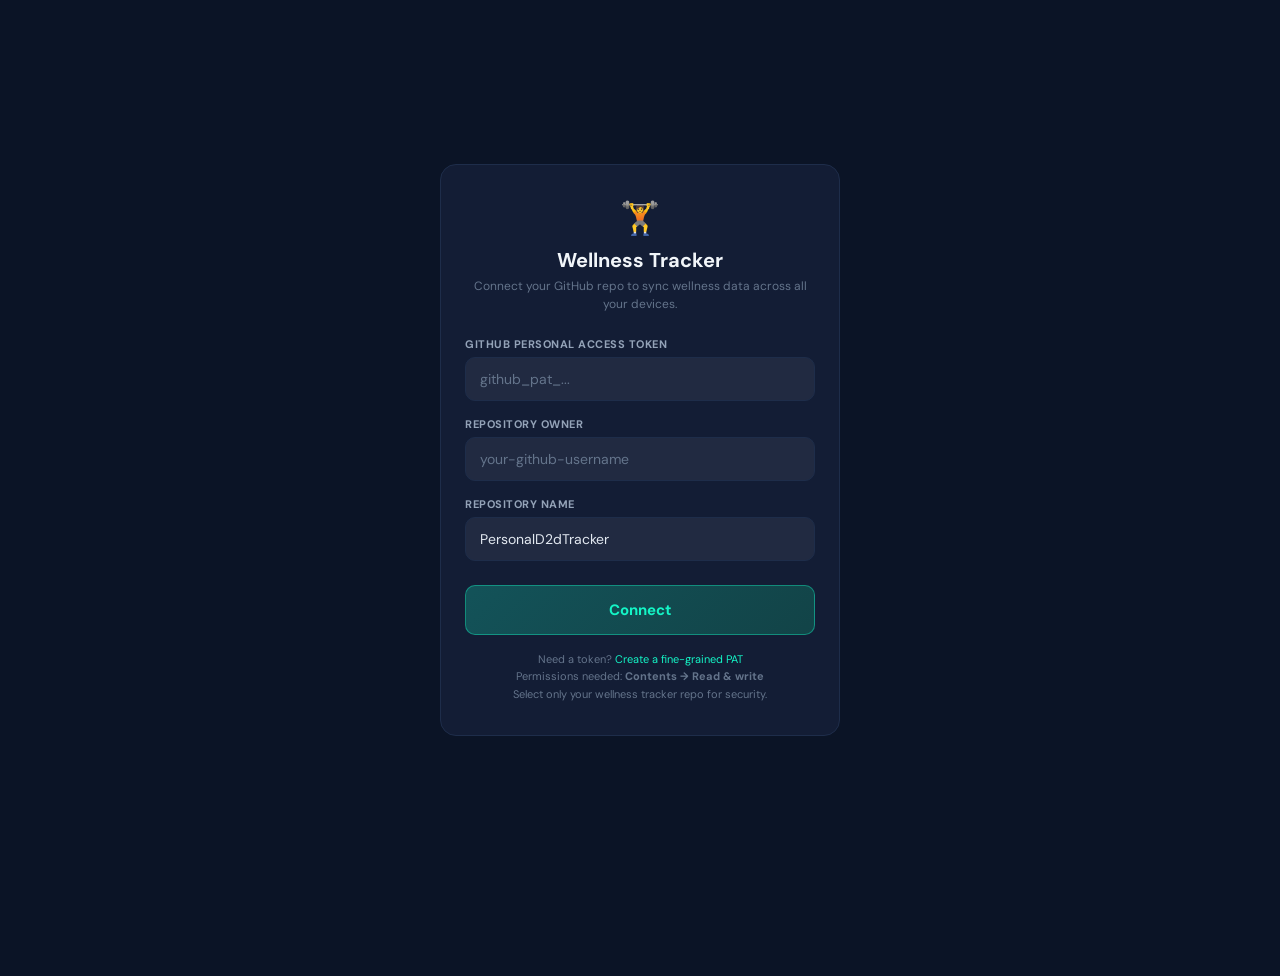
==== login.html @ d7676dce "Initial commit: Wellness Tracker with GitHub-synced data Multi-file app converted from monolithic HT" ====
<!DOCTYPE html>
<html lang="en">
<head>
<meta charset="UTF-8">
<meta name="viewport" content="width=device-width, initial-scale=1.0, user-scalable=no, viewport-fit=cover">
<meta name="theme-color" content="#0B1426">
<title>Wellness Tracker - Login</title>
<link href="https://fonts.googleapis.com/css2?family=DM+Sans:wght@400;500;600;700&family=Space+Mono:wght@400;700&display=swap" rel="stylesheet">
<link rel="stylesheet" href="src/css/styles.css">
</head>
<body>
<div class="login-container">
  <div class="login-card">
    <div class="login-logo">🏋️</div>
    <div class="login-title">Wellness Tracker</div>
    <div class="login-sub">Connect your GitHub repo to sync wellness data across all your devices.</div>

    <div id="login-error" class="login-error"></div>

    <label class="login-label">GitHub Personal Access Token</label>
    <input id="pat-input" class="login-input" type="password" placeholder="github_pat_..." autocomplete="off">

    <label class="login-label">Repository Owner</label>
    <input id="owner-input" class="login-input" type="text" placeholder="your-github-username">

    <label class="login-label">Repository Name</label>
    <input id="repo-input" class="login-input" type="text" placeholder="PersonalD2dTracker" value="PersonalD2dTracker">

    <button id="login-btn" class="login-btn" onclick="doLogin()">Connect</button>

    <div class="login-help">
      Need a token? <a href="https://github.com/settings/personal-access-tokens/new" target="_blank" rel="noopener">Create a fine-grained PAT</a><br>
      Permissions needed: <b>Contents → Read & write</b><br>
      Select only your wellness tracker repo for security.
    </div>
  </div>
</div>

<script src="src/js/storage.js"></script>
<script src="src/js/auth.js"></script>
<script>
// Auto-detect repo from URL if on github.io
(function() {
  if (isLoggedIn()) {
    window.location.href = 'index.html';
    return;
  }
  const detected = detectRepoFromURL();
  if (detected) {
    document.getElementById('owner-input').value = detected.owner;
    if (detected.repo) document.getElementById('repo-input').value = detected.repo;
  }
})();

async function doLogin() {
  const btn = document.getElementById('login-btn');
  const errEl = document.getElementById('login-error');
  const token = document.getElementById('pat-input').value.trim();
  const owner = document.getElementById('owner-input').value.trim();
  const repo = document.getElementById('repo-input').value.trim();

  errEl.style.display = 'none';

  if (!token) { showError('Please enter your GitHub PAT.'); return; }
  if (!owner) { showError('Please enter the repository owner (your GitHub username).'); return; }
  if (!repo) { showError('Please enter the repository name.'); return; }

  btn.disabled = true;
  btn.textContent = 'Connecting...';

  // Validate token
  const user = await validateToken(token);
  if (!user) {
    showError('Invalid token. Please check your PAT and try again.');
    btn.disabled = false;
    btn.textContent = 'Connect';
    return;
  }

  // Validate repo access
  const hasAccess = await validateRepoAccess(token, owner, repo);
  if (!hasAccess) {
    showError('Cannot access ' + owner + '/' + repo + '. Check the repo exists and your PAT has Contents read/write permission.');
    btn.disabled = false;
    btn.textContent = 'Connect';
    return;
  }

  // Store config
  const s = new GitHubStorage();
  s.setConfig(token, owner, repo, {
    login: user.login,
    avatar_url: user.avatar_url,
    name: user.name
  });

  // Create data file if needed
  await s.createFileIfNeeded();

  // Redirect to app
  window.location.href = 'index.html';
}

function showError(msg) {
  const el = document.getElementById('login-error');
  el.textContent = msg;
  el.style.display = 'block';
}
</script>
</body>
</html>
---- src/css/styles.css ----
*{margin:0;padding:0;box-sizing:border-box;-webkit-tap-highlight-color:transparent}
:root{--bg:#0B1426;--card:#131D35;--border:#1E2D4A;--text:#E2E8F0;--muted:#94A3B8;--dim:#64748B;--accent:#14F5C6;--green:#10B981;--red:#EF4444;--orange:#F59E0B;--blue:#3B82F6;--purple:#8B5CF6;--pink:#EC4899;--teal:#14B8A6}
html,body{height:100%;background:var(--bg);color:var(--text);font-family:'DM Sans',sans-serif;overflow-x:hidden}
body{padding-bottom:calc(76px + env(safe-area-inset-bottom,8px))}
@keyframes fadeIn{from{opacity:0;transform:translateY(8px)}to{opacity:1;transform:translateY(0)}}
@keyframes slideUp{from{opacity:0;transform:translateY(16px)}to{opacity:1;transform:translateY(0)}}
@keyframes shimmer{0%{background-position:-200% 0}100%{background-position:200% 0}}
.page{padding:0 16px;animation:fadeIn .25s ease}
.header{padding:20px 18px 10px;background:linear-gradient(180deg,#0F1A30,var(--bg))}
.header-top{display:flex;justify-content:space-between;align-items:flex-start}
.header-tag{font-size:11px;color:var(--accent);font-weight:700;letter-spacing:1.5px;text-transform:uppercase;font-family:'Space Mono',monospace}
.header-title{font-size:22px;font-weight:700;color:#F1F5F9;margin-top:4px}
.header-date{font-size:11px;color:var(--dim);text-align:right}
.header-meds{font-size:11px;font-weight:600;margin-top:2px;text-align:right}
.card{background:var(--card);border:1px solid var(--border);border-radius:14px;padding:16px;margin-bottom:12px}
.stats{display:grid;grid-template-columns:1fr 1fr 1fr;gap:10px;margin:8px 0 14px}
.stat{text-align:center;padding:12px 6px}
.stat-val{font-size:20px;font-weight:700;font-family:'Space Mono',monospace}
.stat-label{font-size:10px;color:var(--dim);margin-top:2px;font-weight:600}
.habit{display:flex;align-items:center;padding:11px 14px;border-radius:10px;margin-bottom:6px;cursor:pointer;transition:all .15s;border:1px solid var(--border);background:rgba(255,255,255,.03)}
.habit:active{transform:scale(.97)}
.habit.checked{background:rgba(16,185,129,.12);border-color:rgba(16,185,129,.3)}
.habit-icon{font-size:18px;margin-right:10px;width:28px;text-align:center}
.habit-info{flex:1}
.habit-label{font-size:13px;font-weight:500;color:var(--muted)}
.habit.checked .habit-label{color:var(--green);text-decoration:line-through}
.habit-critical{font-size:10px;color:var(--red);margin-top:1px}
.cb{width:26px;height:26px;border-radius:7px;border:2px solid #334155;display:flex;align-items:center;justify-content:center;flex-shrink:0;transition:all .15s}
.habit.checked .cb{border-color:var(--green);background:rgba(16,185,129,.2)}
.cm{color:var(--green);font-size:14px;font-weight:700;display:none}
.habit.checked .cm{display:block}
.days{display:flex;gap:6px;margin-bottom:14px;justify-content:space-between}
.dp{padding:6px 0;width:40px;text-align:center;border-radius:20px;font-size:12px;font-weight:600;cursor:pointer;border:none;font-family:'DM Sans',sans-serif;background:rgba(255,255,255,.05);color:var(--dim);transition:all .15s}
.dp:active{transform:scale(.92)}
.dp.active{background:var(--accent);color:var(--bg)}
.dp.today:not(.active){background:rgba(20,245,198,.15);color:var(--accent)}
.dp-count{font-size:9px;margin-top:2px;opacity:.7}
.prog-bar{height:8px;background:var(--border);border-radius:4px;overflow:hidden;margin:8px 0}
.prog-fill{height:100%;border-radius:4px;transition:width .5s ease}
.si{display:flex;gap:12px;padding:10px 0;border-bottom:1px solid rgba(255,255,255,.04);cursor:pointer}
.si:last-child{border-bottom:none}
.si-time{min-width:62px;font-size:11px;font-weight:700;color:var(--accent);font-family:'Space Mono',monospace}
.si-main{flex:1}
.si-head{display:flex;align-items:center;gap:6px}
.si-head span:first-child{font-size:16px}
.si-head span:last-child{font-size:13px;font-weight:600}
.si-detail{font-size:12px;color:var(--muted);margin-top:6px;line-height:1.5;padding-left:22px;display:none}
.si.open .si-detail{display:block;animation:fadeIn .2s}
.si-dot{width:6px;height:6px;border-radius:3px;margin-top:7px;flex-shrink:0}
.ex-card{border-radius:12px;margin-bottom:8px;overflow:hidden;border:1px solid var(--border)}
.ex-header{display:flex;align-items:center;padding:12px 14px;cursor:pointer;background:var(--card)}
.ex-header:active{opacity:.85}
.ex-num{width:28px;height:28px;border-radius:8px;display:flex;align-items:center;justify-content:center;font-size:12px;font-weight:700;margin-right:10px;flex-shrink:0;font-family:'Space Mono',monospace}
.ex-info{flex:1}
.ex-name{font-size:13px;font-weight:600}
.ex-muscle{font-size:11px;color:var(--dim);margin-top:1px}
.ex-sets-badge{font-size:11px;font-weight:700;font-family:'Space Mono',monospace;padding:3px 8px;border-radius:6px;flex-shrink:0}
.ex-body{padding:0 14px 12px;background:var(--card);display:none}
.ex-card.open .ex-body{display:block;animation:fadeIn .15s}
.set-row{display:flex;align-items:center;padding:8px 0;border-bottom:1px solid rgba(255,255,255,.04)}
.set-row:last-child{border-bottom:none}
.set-label{font-size:12px;color:var(--muted);width:46px;font-weight:600}
.set-input{flex:1;display:flex;gap:8px;align-items:center}
.set-field{background:rgba(255,255,255,.06);border:1px solid var(--border);border-radius:8px;padding:6px 8px;color:var(--text);font-family:'Space Mono',monospace;font-size:13px;width:65px;text-align:center;outline:none}
.set-field:focus{border-color:var(--accent)}
.set-x{color:var(--dim);font-size:11px}
.set-check{width:28px;height:28px;border-radius:8px;border:2px solid #334155;display:flex;align-items:center;justify-content:center;cursor:pointer;flex-shrink:0;margin-left:6px;transition:all .15s}
.set-check.done{border-color:var(--green);background:rgba(16,185,129,.2)}
.set-check:active{transform:scale(.85)}

/* MEAL STYLES */
.mc{background:rgba(255,255,255,.04);border:1px solid var(--border);border-radius:12px;padding:14px;margin-bottom:8px;transition:all .15s;border-left-width:3px}
.mc:active{transform:scale(.99)}
.mt{font-size:10px;font-weight:700;text-transform:uppercase;letter-spacing:.5px}
.mtitle{font-size:14px;font-weight:600;color:var(--text);margin-top:2px}
.md{margin-top:10px;padding:10px 12px;background:rgba(255,255,255,.03);border-radius:8px;font-size:12px;color:var(--muted);line-height:1.7;display:none}
.mc.open .md{display:block;animation:fadeIn .2s}

.meal-selected{position:relative;cursor:pointer}
.meal-selected-header{display:flex;justify-content:space-between;align-items:center}
.meal-swap-btn{background:rgba(20,245,198,.1);border:1px solid rgba(20,245,198,.25);color:var(--accent);font-size:10px;font-weight:700;padding:4px 10px;border-radius:6px;cursor:pointer;font-family:'DM Sans',sans-serif;letter-spacing:.3px;transition:all .15s;text-transform:uppercase}
.meal-swap-btn:active{transform:scale(.92);background:rgba(20,245,198,.2)}
.meal-options-panel{margin-top:10px;animation:slideUp .2s ease;display:none}
.mc.swapping .meal-options-panel{display:block}
.meal-option{background:rgba(255,255,255,.03);border:1px solid var(--border);border-radius:10px;padding:11px 13px;margin-bottom:6px;cursor:pointer;transition:all .15s;display:flex;align-items:center;gap:10px}
.meal-option:active{transform:scale(.97)}
.meal-option:hover{border-color:rgba(20,245,198,.3);background:rgba(20,245,198,.04)}
.meal-option.current{border-color:rgba(16,185,129,.4);background:rgba(16,185,129,.08)}
.meal-option-info{flex:1}
.meal-option-name{font-size:13px;font-weight:600;color:var(--text)}
.meal-option-desc{font-size:11px;color:var(--muted);margin-top:3px;line-height:1.4}
.meal-option-tags{display:flex;gap:4px;margin-top:5px;flex-wrap:wrap}
.meal-tag{font-size:9px;font-weight:700;padding:2px 6px;border-radius:4px;font-family:'Space Mono',monospace;letter-spacing:.3px}
.tag-protein{background:rgba(239,68,68,.12);color:#F87171}
.tag-fiber{background:rgba(16,185,129,.12);color:#34D399}
.tag-lowcarb{background:rgba(59,130,246,.12);color:#60A5FA}
.tag-omega3{background:rgba(139,92,246,.12);color:#A78BFA}
.tag-quick{background:rgba(245,158,11,.12);color:#FBBF24}
.tag-veg{background:rgba(20,184,166,.12);color:#2DD4BF}
.tag-indian{background:rgba(236,72,153,.12);color:#F472B6}
.tag-custom{background:rgba(139,92,246,.12);color:#A78BFA}
.tag-picked{background:rgba(59,130,246,.12);color:#60A5FA}
.meal-check{width:22px;height:22px;border-radius:6px;border:2px solid #334155;display:flex;align-items:center;justify-content:center;flex-shrink:0}
.meal-option.current .meal-check{border-color:var(--green);background:rgba(16,185,129,.2)}
.meal-macro-row{display:flex;gap:12px;margin-top:4px}
.meal-macro{font-size:10px;color:var(--dim);font-family:'Space Mono',monospace}
.meal-macro b{color:var(--muted)}

.golden{background:linear-gradient(135deg,rgba(245,158,11,.1),rgba(236,72,153,.05));border:1px solid rgba(245,158,11,.2);border-radius:10px;padding:12px;margin-bottom:10px;font-size:12px}
.golden b{color:var(--orange)}
.golden div:last-child{color:#D4A574}
.swap-tabs{display:flex;gap:4px;margin-bottom:10px;background:rgba(255,255,255,.03);border-radius:8px;padding:3px;border:1px solid var(--border)}
.swap-tab{flex:1;padding:7px 4px;border:none;border-radius:6px;font-size:10px;font-weight:700;font-family:'DM Sans',sans-serif;cursor:pointer;background:transparent;color:var(--dim);transition:all .15s;letter-spacing:.2px}
.swap-tab.active{background:rgba(20,245,198,.12);color:var(--accent)}
.swap-tab:active{transform:scale(.95)}
.custom-form{display:flex;flex-direction:column;gap:8px}
.cf-input{background:rgba(255,255,255,.06);border:1px solid var(--border);border-radius:8px;padding:10px 12px;color:var(--text);font-family:'DM Sans',sans-serif;font-size:13px;outline:none;transition:border-color .15s;width:100%}
.cf-input:focus{border-color:var(--accent)}
.cf-input::placeholder{color:var(--dim)}
.cf-full{width:100%}
.cf-row{display:flex;gap:8px}
.cf-field{flex:1;display:flex;flex-direction:column;gap:3px}
.cf-label{font-size:10px;color:var(--muted);font-weight:600;padding-left:2px}
.cf-submit{background:linear-gradient(135deg,rgba(20,245,198,.2),rgba(16,185,129,.2));border:1px solid rgba(20,245,198,.3);color:var(--accent);padding:11px;border-radius:8px;font-size:13px;font-weight:700;font-family:'DM Sans',sans-serif;cursor:pointer;transition:all .15s;margin-top:2px}
.cf-submit:active{transform:scale(.97);background:rgba(20,245,198,.3)}
.search-bar{position:relative;margin-bottom:10px}
.search-input{width:100%;background:var(--card);border:1px solid var(--border);border-radius:10px;padding:11px 14px 11px 38px;color:var(--text);font-family:'DM Sans',sans-serif;font-size:13px;outline:none;transition:border-color .15s}
.search-input:focus{border-color:var(--accent)}
.search-input::placeholder{color:var(--dim)}
.search-icon{position:absolute;left:13px;top:50%;transform:translateY(-50%);font-size:15px;pointer-events:none}
.search-clear{position:absolute;right:10px;top:50%;transform:translateY(-50%);background:rgba(255,255,255,.1);border:none;color:var(--muted);font-size:14px;cursor:pointer;width:22px;height:22px;border-radius:6px;display:flex;align-items:center;justify-content:center}
.search-results{animation:slideUp .2s ease}
.sr-item{background:var(--card);border:1px solid var(--border);border-radius:10px;padding:12px;margin-bottom:6px;transition:all .15s}
.sr-source{font-size:9px;font-weight:700;color:var(--dim);text-transform:uppercase;letter-spacing:.5px;margin-bottom:4px}
.sr-name{font-size:13px;font-weight:600;color:var(--text)}
.sr-desc{font-size:11px;color:var(--muted);margin-top:2px;line-height:1.4}
.sr-actions{display:flex;gap:6px;margin-top:8px;flex-wrap:wrap}
.sr-add-btn{background:rgba(20,245,198,.1);border:1px solid rgba(20,245,198,.2);color:var(--accent);font-size:10px;font-weight:700;padding:5px 10px;border-radius:6px;cursor:pointer;font-family:'DM Sans',sans-serif}
.sr-add-btn:active{transform:scale(.95)}
.sr-slot-picker{display:flex;gap:4px;margin-top:6px;flex-wrap:wrap}
.sr-slot-btn{padding:4px 8px;border-radius:5px;border:1px solid var(--border);background:rgba(255,255,255,.04);color:var(--muted);font-size:10px;font-weight:600;cursor:pointer;font-family:'DM Sans',sans-serif}
.sr-slot-btn:active{transform:scale(.95)}
.mgr-section{background:var(--card);border:1px solid var(--border);border-radius:12px;padding:14px;margin-bottom:10px}
.mgr-header{display:flex;justify-content:space-between;align-items:center;cursor:pointer}
.mgr-title{font-size:13px;font-weight:700;color:var(--purple)}
.mgr-toggle{font-size:12px;color:var(--dim)}
.mgr-body{margin-top:10px;animation:slideUp .2s ease}
.edit-form{background:rgba(139,92,246,.06);border:1px solid rgba(139,92,246,.2);border-radius:10px;padding:12px;margin-top:6px;animation:slideUp .15s ease}
.edit-btns{display:flex;gap:6px;margin-top:8px}
.edit-save{flex:1;background:linear-gradient(135deg,rgba(20,245,198,.2),rgba(16,185,129,.2));border:1px solid rgba(20,245,198,.3);color:var(--accent);padding:8px;border-radius:6px;font-size:12px;font-weight:700;font-family:'DM Sans',sans-serif;cursor:pointer}
.edit-cancel{flex:1;background:rgba(255,255,255,.06);border:1px solid var(--border);color:var(--muted);padding:8px;border-radius:6px;font-size:12px;font-weight:600;font-family:'DM Sans',sans-serif;cursor:pointer}
.view-toggle{display:flex;gap:0;margin-bottom:12px;background:rgba(255,255,255,.04);border-radius:10px;padding:3px;border:1px solid var(--border)}
.view-btn{flex:1;padding:9px 6px;border:none;border-radius:8px;font-size:12px;font-weight:700;font-family:'DM Sans',sans-serif;cursor:pointer;background:transparent;color:var(--dim);transition:all .15s;letter-spacing:.2px}
.view-btn.active{background:var(--accent);color:var(--bg)}
.view-btn:active{transform:scale(.96)}
.lib-slots{display:flex;gap:4px;margin-bottom:10px}
.lib-slot{flex:1;padding:8px 4px;border-radius:8px;border:1px solid var(--border);background:rgba(255,255,255,.03);color:var(--dim);font-size:11px;font-weight:700;text-align:center;cursor:pointer;font-family:'DM Sans',sans-serif;transition:all .12s}
.lib-slot.active{border-color:var(--accent);background:rgba(20,245,198,.1);color:var(--accent)}
.lib-slot:active{transform:scale(.95)}
.lib-filters{display:flex;gap:4px;flex-wrap:wrap;margin-bottom:8px}
.lib-filter{padding:4px 9px;border-radius:6px;border:1px solid var(--border);background:rgba(255,255,255,.03);font-size:10px;font-weight:700;color:var(--dim);cursor:pointer;font-family:'DM Sans',sans-serif;transition:all .12s}
.lib-filter.active{border-color:var(--accent);background:rgba(20,245,198,.1);color:var(--accent)}
.lib-filter:active{transform:scale(.93)}
.lib-sort{display:flex;gap:4px;margin-bottom:12px;flex-wrap:wrap}
.lib-sort-btn{padding:3px 8px;border-radius:5px;border:1px solid transparent;background:transparent;font-size:9px;font-weight:700;color:var(--dim);cursor:pointer;font-family:'Space Mono',monospace;transition:all .12s;text-transform:uppercase;letter-spacing:.3px}
.lib-sort-btn.active{color:var(--accent);border-color:rgba(20,245,198,.25)}
.lib-card{background:var(--card);border:1px solid var(--border);border-radius:12px;margin-bottom:8px;overflow:hidden;transition:all .12s}
.lib-card-head{display:flex;justify-content:space-between;align-items:center;padding:12px 14px;cursor:pointer}
.lib-card-head:active{opacity:.85}
.lib-card-left{flex:1;min-width:0}
.lib-card-name{font-size:13px;font-weight:600;color:var(--text);white-space:nowrap;overflow:hidden;text-overflow:ellipsis}
.lib-card-macros{display:flex;gap:8px;margin-top:4px}
.lib-card-macro{font-size:10px;color:var(--dim);font-family:'Space Mono',monospace}
.lib-card-macro b{color:var(--muted)}
.lib-card-cal{font-size:12px;font-weight:700;font-family:'Space Mono',monospace;color:var(--dim);flex-shrink:0;margin-left:8px}
.lib-card-body{padding:0 14px 14px;animation:slideUp .15s ease}
.lib-card-desc{font-size:12px;color:var(--muted);line-height:1.5;margin-bottom:8px}
.lib-card-days{display:flex;gap:4px;margin-bottom:8px;flex-wrap:wrap}
.lib-day-chip{font-size:9px;font-weight:700;padding:2px 6px;border-radius:4px;background:rgba(255,255,255,.06);color:var(--dim)}
.lib-day-chip.on{background:rgba(20,245,198,.1);color:var(--accent)}
.lib-add-row{display:flex;gap:4px;flex-wrap:wrap;margin-top:6px}
.lib-add-day{padding:5px 8px;border-radius:6px;border:1px solid var(--border);background:rgba(255,255,255,.03);color:var(--muted);font-size:10px;font-weight:700;cursor:pointer;font-family:'DM Sans',sans-serif;transition:all .12s}
.lib-add-day:active{transform:scale(.93)}
.lib-add-day.has{border-color:rgba(16,185,129,.3);color:var(--green);opacity:.5;pointer-events:none}
.lib-count{font-size:11px;color:var(--dim);margin-bottom:10px;font-weight:600}
.macro-grid{display:grid;grid-template-columns:1fr 1fr;gap:6px}
.macro{text-align:center;padding:8px;background:rgba(255,255,255,.04);border-radius:8px}
.macro-val{font-size:14px;font-weight:700;color:var(--accent);font-family:'Space Mono',monospace}
.macro-label{font-size:10px;color:var(--dim)}
.tr{display:flex;align-items:center;gap:12px;padding:14px}
.tr-icon{font-size:24px;width:36px;text-align:center}
.tv{display:flex;gap:12px;margin-top:4px}
.tc .tl,.tg .tl{font-size:9px;font-weight:600;text-transform:uppercase}
.tc .tl{color:var(--red)}.tc .tvl{font-size:13px;font-weight:700;color:var(--red);font-family:'Space Mono',monospace}
.tg .tl{color:var(--green)}.tg .tvl{font-size:13px;font-weight:700;color:var(--green);font-family:'Space Mono',monospace}
.ta{font-size:16px;color:#334155;align-self:center}
.lr{display:flex;justify-content:space-between;align-items:center;padding:8px 0;border-bottom:1px solid rgba(255,255,255,.04)}
.lr:last-child{border-bottom:none}
.ln{font-size:12px;font-weight:600;color:var(--text)}
.lf{font-size:10px;color:var(--dim)}
.lnx{font-size:11px;font-weight:700;font-family:'Space Mono',monospace}
.di{display:flex;gap:8px;align-items:flex-start;margin-bottom:6px}
.di span:first-child{color:var(--red);font-size:11px;margin-top:1px}
.di span:last-child{font-size:12px;color:var(--muted);line-height:1.5}
.hw{display:flex;align-items:center;gap:10px;padding:10px 14px;border-radius:10px;margin-bottom:6px;background:rgba(255,255,255,.03);border:1px solid var(--border)}
.hw-bar{flex:1;height:8px;background:var(--border);border-radius:4px;overflow:hidden}
.hw-fill{height:100%;border-radius:4px}
.hw-label{font-size:11px;color:var(--muted);min-width:72px;font-family:'Space Mono',monospace}
.hw-pct{font-size:13px;font-weight:700;font-family:'Space Mono',monospace;min-width:38px;text-align:right}
.ib{border-radius:10px;padding:14px;margin-top:10px;font-size:12px;line-height:1.6}
.ib b{display:block;margin-bottom:6px;font-size:13px}
.ib-r{background:rgba(239,68,68,.06);border:1px solid rgba(239,68,68,.2)}.ib-r b{color:var(--red)}
.ib-g{background:rgba(16,185,129,.06);border:1px solid rgba(16,185,129,.2)}.ib-g b{color:var(--green)}
.ib-p{background:rgba(139,92,246,.06);border:1px solid rgba(139,92,246,.2)}.ib-p b{color:var(--purple)}
.med-rem{background:rgba(239,68,68,.08);border:1px solid rgba(239,68,68,.2);border-radius:12px;padding:14px;margin-top:12px}
.tabbar{position:fixed;bottom:0;left:50%;transform:translateX(-50%);width:100%;max-width:480px;background:linear-gradient(180deg,rgba(11,20,38,.95),#0B1426 30%);border-top:1px solid var(--border);display:flex;padding:6px 0 env(safe-area-inset-bottom,8px);backdrop-filter:blur(20px);-webkit-backdrop-filter:blur(20px);z-index:50}
.tab{flex:1;padding:8px 4px;border:none;background:0;color:var(--dim);font-size:10px;font-family:'DM Sans',sans-serif;font-weight:600;cursor:pointer;display:flex;flex-direction:column;align-items:center;gap:2px;transition:color .15s}
.tab.active{color:var(--accent)}
.tab-icon{font-size:20px}
.tab-dot{width:4px;height:4px;border-radius:2px;background:var(--accent);display:none}
.tab.active .tab-dot{display:block}
.wnav{display:flex;align-items:center;justify-content:center;gap:16px;margin-bottom:14px}
.wnav-btn{background:rgba(255,255,255,.06);border:1px solid var(--border);border-radius:10px;width:36px;height:36px;display:flex;align-items:center;justify-content:center;cursor:pointer;color:var(--muted);font-size:16px;font-weight:700}
.wnav-btn:active{transform:scale(.9);background:rgba(255,255,255,.1)}
.wnav-btn.disabled{opacity:.3;pointer-events:none}
.wnav-label{font-size:13px;font-weight:600;color:var(--text);min-width:140px;text-align:center}
.wnav-sub{font-size:10px;color:var(--dim);text-align:center;margin-top:2px}
.btn-sm{background:rgba(255,255,255,.08);border:1px solid var(--border);color:var(--accent);padding:8px 16px;border-radius:8px;font-family:'DM Sans',sans-serif;font-size:12px;font-weight:600;cursor:pointer;margin-right:8px}
.btn-sm:active{transform:scale(.95)}
.btn-del{background:rgba(239,68,68,.1);border:1px solid rgba(239,68,68,.2);color:var(--red);padding:8px 16px;border-radius:8px;font-family:'DM Sans',sans-serif;font-size:12px;font-weight:600;cursor:pointer}

/* SYNC STATUS */
.sync-indicator{display:inline-flex;align-items:center;gap:4px;font-size:10px;font-weight:600;margin-top:2px}
.sync-dot{width:6px;height:6px;border-radius:3px;display:inline-block}
.sync-dot.synced{background:var(--green)}
.sync-dot.syncing{background:var(--orange);animation:shimmer 1s infinite}
.sync-dot.error{background:var(--red)}

/* LOGIN PAGE */
.login-container{min-height:100vh;display:flex;align-items:center;justify-content:center;padding:20px}
.login-card{background:var(--card);border:1px solid var(--border);border-radius:16px;padding:32px 24px;width:100%;max-width:400px;animation:fadeIn .3s ease}
.login-logo{font-size:32px;text-align:center;margin-bottom:8px}
.login-title{font-size:20px;font-weight:700;text-align:center;color:#F1F5F9;margin-bottom:4px}
.login-sub{font-size:12px;color:var(--dim);text-align:center;margin-bottom:24px;line-height:1.5}
.login-label{font-size:11px;font-weight:700;color:var(--muted);text-transform:uppercase;letter-spacing:.5px;margin-bottom:6px;display:block}
.login-input{width:100%;background:rgba(255,255,255,.06);border:1px solid var(--border);border-radius:10px;padding:12px 14px;color:var(--text);font-family:'DM Sans',sans-serif;font-size:14px;outline:none;margin-bottom:16px;transition:border-color .15s}
.login-input:focus{border-color:var(--accent)}
.login-input::placeholder{color:var(--dim)}
.login-btn{width:100%;background:linear-gradient(135deg,rgba(20,245,198,.25),rgba(16,185,129,.25));border:1px solid rgba(20,245,198,.4);color:var(--accent);padding:14px;border-radius:10px;font-size:15px;font-weight:700;font-family:'DM Sans',sans-serif;cursor:pointer;transition:all .15s;margin-top:8px}
.login-btn:active{transform:scale(.98)}
.login-btn:disabled{opacity:.5;cursor:not-allowed}
.login-error{background:rgba(239,68,68,.1);border:1px solid rgba(239,68,68,.2);border-radius:8px;padding:10px 12px;color:var(--red);font-size:12px;margin-bottom:12px;display:none}
.login-help{font-size:11px;color:var(--dim);text-align:center;margin-top:16px;line-height:1.6}
.login-help a{color:var(--accent);text-decoration:none}
.login-help a:hover{text-decoration:underline}

/* USER INFO IN HEADER */
.header-user{display:flex;align-items:center;gap:6px;margin-top:4px}
.header-avatar{width:20px;height:20px;border-radius:50%;border:1px solid var(--border)}
.header-logout{background:none;border:none;color:var(--dim);font-size:10px;font-weight:600;cursor:pointer;font-family:'DM Sans',sans-serif;padding:2px 6px}
.header-logout:hover{color:var(--red)}

/* LOADING OVERLAY */
.loading-overlay{position:fixed;top:0;left:0;right:0;bottom:0;background:var(--bg);display:flex;align-items:center;justify-content:center;z-index:100}
.loading-text{color:var(--accent);font-size:14px;font-weight:600;animation:fadeIn .5s ease}
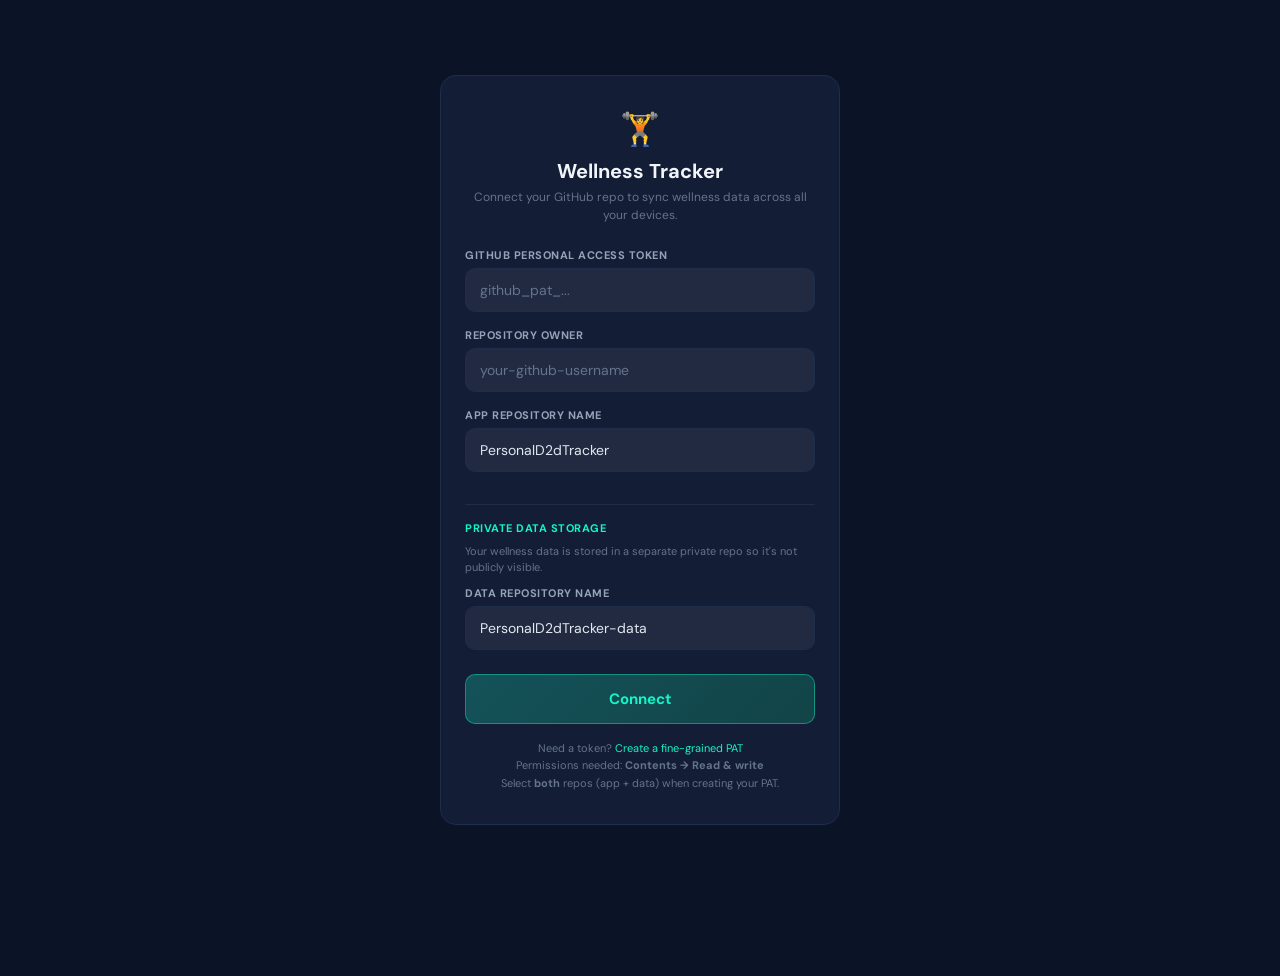
==== commit 9c06e34f: "Separate private data repo for user wellness data - Data now stored in PersonalD2dTracker-data (priv" ====
--- a/login.html
+++ b/login.html
@@ -23,15 +23,23 @@
     <label class="login-label">Repository Owner</label>
     <input id="owner-input" class="login-input" type="text" placeholder="your-github-username">
 
-    <label class="login-label">Repository Name</label>
+    <label class="login-label">App Repository Name</label>
     <input id="repo-input" class="login-input" type="text" placeholder="PersonalD2dTracker" value="PersonalD2dTracker">
+
+    <div style="margin-top:16px;padding-top:16px;border-top:1px solid var(--border)">
+      <div style="font-size:11px;color:var(--accent);font-weight:700;letter-spacing:.5px;text-transform:uppercase;margin-bottom:8px">Private Data Storage</div>
+      <div style="font-size:11px;color:var(--dim);margin-bottom:10px;line-height:1.5">Your wellness data is stored in a separate private repo so it's not publicly visible.</div>
+    </div>
+
+    <label class="login-label">Data Repository Name</label>
+    <input id="data-repo-input" class="login-input" type="text" placeholder="PersonalD2dTracker-data" value="PersonalD2dTracker-data">
 
     <button id="login-btn" class="login-btn" onclick="doLogin()">Connect</button>
 
     <div class="login-help">
       Need a token? <a href="https://github.com/settings/personal-access-tokens/new" target="_blank" rel="noopener">Create a fine-grained PAT</a><br>
       Permissions needed: <b>Contents → Read & write</b><br>
-      Select only your wellness tracker repo for security.
+      Select <b>both</b> repos (app + data) when creating your PAT.
     </div>
   </div>
 </div>
@@ -58,12 +66,14 @@
   const token = document.getElementById('pat-input').value.trim();
   const owner = document.getElementById('owner-input').value.trim();
   const repo = document.getElementById('repo-input').value.trim();
+  const dataRepo = document.getElementById('data-repo-input').value.trim();
 
   errEl.style.display = 'none';
 
   if (!token) { showError('Please enter your GitHub PAT.'); return; }
   if (!owner) { showError('Please enter the repository owner (your GitHub username).'); return; }
-  if (!repo) { showError('Please enter the repository name.'); return; }
+  if (!repo) { showError('Please enter the app repository name.'); return; }
+  if (!dataRepo) { showError('Please enter the data repository name.'); return; }
 
   btn.disabled = true;
   btn.textContent = 'Connecting...';
@@ -77,24 +87,24 @@
     return;
   }
 
-  // Validate repo access
-  const hasAccess = await validateRepoAccess(token, owner, repo);
-  if (!hasAccess) {
-    showError('Cannot access ' + owner + '/' + repo + '. Check the repo exists and your PAT has Contents read/write permission.');
+  // Validate data repo access (this is where we read/write)
+  const hasDataAccess = await validateRepoAccess(token, owner, dataRepo);
+  if (!hasDataAccess) {
+    showError('Cannot access data repo ' + owner + '/' + dataRepo + '. Make sure it exists and your PAT has Contents read/write permission for it.');
     btn.disabled = false;
     btn.textContent = 'Connect';
     return;
   }
 
-  // Store config
+  // Store config with separate data repo
   const s = new GitHubStorage();
-  s.setConfig(token, owner, repo, {
+  s.setConfig(token, owner, repo, owner, dataRepo, {
     login: user.login,
     avatar_url: user.avatar_url,
     name: user.name
   });
 
-  // Create data file if needed
+  // Create data file if needed in the data repo
   await s.createFileIfNeeded();
 
   // Redirect to app
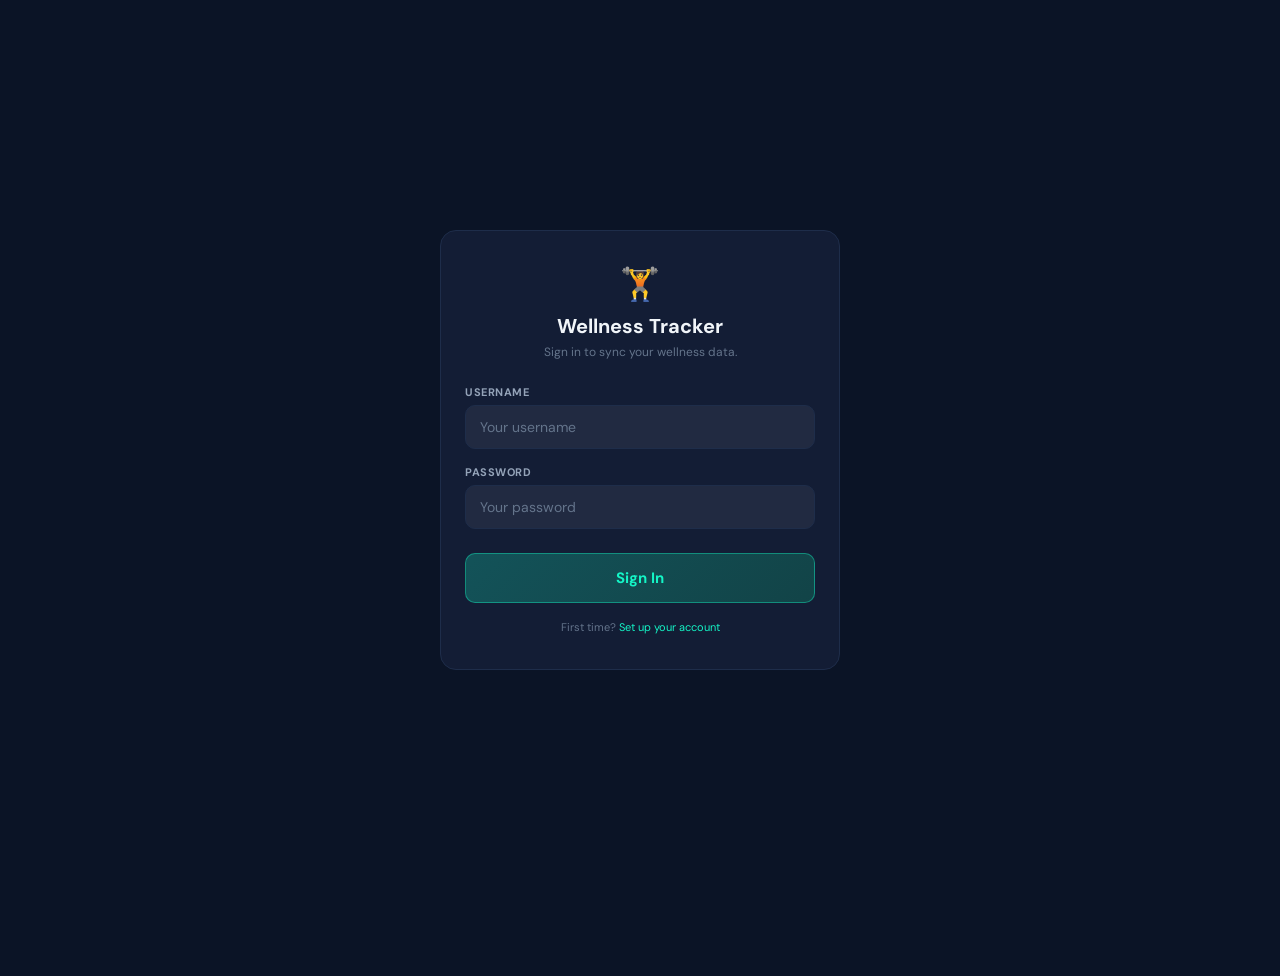
==== commit c3b12a65: "Add password-based login with encrypted PAT storage Replace direct PAT entry with username/password " ====
--- a/login.html
+++ b/login.html
@@ -13,109 +13,288 @@
   <div class="login-card">
     <div class="login-logo">🏋️</div>
     <div class="login-title">Wellness Tracker</div>
-    <div class="login-sub">Connect your GitHub repo to sync wellness data across all your devices.</div>
-
-    <div id="login-error" class="login-error"></div>
-
-    <label class="login-label">GitHub Personal Access Token</label>
-    <input id="pat-input" class="login-input" type="password" placeholder="github_pat_..." autocomplete="off">
-
-    <label class="login-label">Repository Owner</label>
-    <input id="owner-input" class="login-input" type="text" placeholder="your-github-username">
-
-    <label class="login-label">App Repository Name</label>
-    <input id="repo-input" class="login-input" type="text" placeholder="PersonalD2dTracker" value="PersonalD2dTracker">
-
-    <div style="margin-top:16px;padding-top:16px;border-top:1px solid var(--border)">
-      <div style="font-size:11px;color:var(--accent);font-weight:700;letter-spacing:.5px;text-transform:uppercase;margin-bottom:8px">Private Data Storage</div>
-      <div style="font-size:11px;color:var(--dim);margin-bottom:10px;line-height:1.5">Your wellness data is stored in a separate private repo so it's not publicly visible.</div>
+
+    <!-- LOGIN MODE (default) -->
+    <div id="login-mode">
+      <div class="login-sub">Sign in to sync your wellness data.</div>
+      <div id="login-error" class="login-error"></div>
+
+      <label class="login-label">Username</label>
+      <input id="login-user" class="login-input" type="text" placeholder="Your username" autocomplete="username">
+
+      <label class="login-label">Password</label>
+      <input id="login-pass" class="login-input" type="password" placeholder="Your password" autocomplete="current-password">
+
+      <button id="login-btn" class="login-btn" onclick="doLogin()">Sign In</button>
+
+      <div class="login-help">
+        First time? <a href="#" onclick="showSetup();return false">Set up your account</a>
+      </div>
     </div>
 
-    <label class="login-label">Data Repository Name</label>
-    <input id="data-repo-input" class="login-input" type="text" placeholder="PersonalD2dTracker-data" value="PersonalD2dTracker-data">
-
-    <button id="login-btn" class="login-btn" onclick="doLogin()">Connect</button>
-
-    <div class="login-help">
-      Need a token? <a href="https://github.com/settings/personal-access-tokens/new" target="_blank" rel="noopener">Create a fine-grained PAT</a><br>
-      Permissions needed: <b>Contents → Read & write</b><br>
-      Select <b>both</b> repos (app + data) when creating your PAT.
+    <!-- SETUP MODE (first-time) -->
+    <div id="setup-mode" style="display:none">
+      <div class="login-sub">One-time setup. Choose a username & password, then enter your GitHub PAT. You won't need the PAT again after this.</div>
+      <div id="setup-error" class="login-error"></div>
+
+      <div style="margin-bottom:14px;padding:12px;background:rgba(20,245,198,.06);border:1px solid rgba(20,245,198,.15);border-radius:10px">
+        <div style="font-size:11px;font-weight:700;color:var(--accent);margin-bottom:4px">Step 1: Choose your login credentials</div>
+        <div style="font-size:11px;color:var(--dim);line-height:1.5">Pick any username and password. You'll use these to sign in from any device.</div>
+      </div>
+
+      <label class="login-label">Username</label>
+      <input id="setup-user" class="login-input" type="text" placeholder="Choose a username" autocomplete="off">
+
+      <label class="login-label">Password</label>
+      <input id="setup-pass" class="login-input" type="password" placeholder="Choose a password (min 6 chars)" autocomplete="new-password">
+
+      <label class="login-label">Confirm Password</label>
+      <input id="setup-pass2" class="login-input" type="password" placeholder="Confirm your password" autocomplete="new-password">
+
+      <div style="margin:16px 0 14px;padding:12px;background:rgba(245,158,11,.06);border:1px solid rgba(245,158,11,.15);border-radius:10px">
+        <div style="font-size:11px;font-weight:700;color:var(--orange);margin-bottom:4px">Step 2: GitHub PAT (one-time only)</div>
+        <div style="font-size:11px;color:var(--dim);line-height:1.5">Your PAT will be encrypted with your password and stored securely. You won't need to enter it again.</div>
+      </div>
+
+      <label class="login-label">GitHub Personal Access Token</label>
+      <input id="setup-pat" class="login-input" type="password" placeholder="github_pat_..." autocomplete="off">
+
+      <label class="login-label">GitHub Username (repo owner)</label>
+      <input id="setup-owner" class="login-input" type="text" placeholder="your-github-username">
+
+      <label class="login-label">Data Repository Name (private)</label>
+      <input id="setup-data-repo" class="login-input" type="text" placeholder="PersonalD2dTracker-data" value="PersonalD2dTracker-data">
+
+      <button id="setup-btn" class="login-btn" onclick="doSetup()">Complete Setup</button>
+
+      <div class="login-help">
+        Need a PAT? <a href="https://github.com/settings/personal-access-tokens/new" target="_blank" rel="noopener">Create one here</a><br>
+        Permissions: <b>Contents → Read & write</b> for both repos.<br><br>
+        Already set up? <a href="#" onclick="showLogin();return false">Sign in instead</a>
+      </div>
     </div>
+
   </div>
 </div>
 
+<script src="src/js/crypto.js"></script>
 <script src="src/js/storage.js"></script>
 <script src="src/js/auth.js"></script>
 <script>
-// Auto-detect repo from URL if on github.io
-(function() {
+let appOwner = '';
+let appRepo = '';
+let credSha = null;
+
+// Initialize
+(async function() {
   if (isLoggedIn()) {
     window.location.href = 'index.html';
     return;
   }
   const detected = detectRepoFromURL();
   if (detected) {
-    document.getElementById('owner-input').value = detected.owner;
-    if (detected.repo) document.getElementById('repo-input').value = detected.repo;
+    appOwner = detected.owner;
+    appRepo = detected.repo;
+    document.getElementById('setup-owner').value = detected.owner;
+  }
+
+  // Check if setup has been done
+  if (appOwner && appRepo) {
+    const result = await fetchCredentials(appOwner, appRepo);
+    if (result) {
+      credSha = result.sha;
+      // Setup done, show login form
+      showLogin();
+    } else {
+      // No credentials yet, show setup
+      showSetup();
+    }
   }
 })();
 
+function showLogin() {
+  document.getElementById('login-mode').style.display = 'block';
+  document.getElementById('setup-mode').style.display = 'none';
+}
+
+function showSetup() {
+  document.getElementById('login-mode').style.display = 'none';
+  document.getElementById('setup-mode').style.display = 'block';
+}
+
+// === LOGIN ===
 async function doLogin() {
   const btn = document.getElementById('login-btn');
-  const errEl = document.getElementById('login-error');
-  const token = document.getElementById('pat-input').value.trim();
-  const owner = document.getElementById('owner-input').value.trim();
-  const repo = document.getElementById('repo-input').value.trim();
-  const dataRepo = document.getElementById('data-repo-input').value.trim();
-
-  errEl.style.display = 'none';
-
-  if (!token) { showError('Please enter your GitHub PAT.'); return; }
-  if (!owner) { showError('Please enter the repository owner (your GitHub username).'); return; }
-  if (!repo) { showError('Please enter the app repository name.'); return; }
-  if (!dataRepo) { showError('Please enter the data repository name.'); return; }
+  const username = document.getElementById('login-user').value.trim();
+  const password = document.getElementById('login-pass').value;
+
+  document.getElementById('login-error').style.display = 'none';
+
+  if (!username) { showLoginError('Enter your username.'); return; }
+  if (!password) { showLoginError('Enter your password.'); return; }
 
   btn.disabled = true;
-  btn.textContent = 'Connecting...';
-
-  // Validate token
-  const user = await validateToken(token);
-  if (!user) {
-    showError('Invalid token. Please check your PAT and try again.');
-    btn.disabled = false;
-    btn.textContent = 'Connect';
-    return;
-  }
-
-  // Validate data repo access (this is where we read/write)
-  const hasDataAccess = await validateRepoAccess(token, owner, dataRepo);
-  if (!hasDataAccess) {
-    showError('Cannot access data repo ' + owner + '/' + dataRepo + '. Make sure it exists and your PAT has Contents read/write permission for it.');
-    btn.disabled = false;
-    btn.textContent = 'Connect';
-    return;
-  }
-
-  // Store config with separate data repo
-  const s = new GitHubStorage();
-  s.setConfig(token, owner, repo, owner, dataRepo, {
-    login: user.login,
-    avatar_url: user.avatar_url,
-    name: user.name
-  });
-
-  // Create data file if needed in the data repo
-  await s.createFileIfNeeded();
-
-  // Redirect to app
-  window.location.href = 'index.html';
-}
-
-function showError(msg) {
+  btn.textContent = 'Signing in...';
+
+  try {
+    // Fetch encrypted credentials from public repo
+    if (!appOwner || !appRepo) {
+      showLoginError('Could not detect app repo. Are you on github.io?');
+      btn.disabled = false; btn.textContent = 'Sign In'; return;
+    }
+
+    const result = await fetchCredentials(appOwner, appRepo);
+    if (!result) {
+      showLoginError('No account found. Please set up first.');
+      btn.disabled = false; btn.textContent = 'Sign In'; return;
+    }
+
+    const cred = result.credentials;
+
+    // Verify username
+    const usernameHash = await hashUsername(username);
+    if (usernameHash !== cred.usernameHash) {
+      showLoginError('Invalid username or password.');
+      btn.disabled = false; btn.textContent = 'Sign In'; return;
+    }
+
+    // Decrypt the PAT
+    let decrypted;
+    try {
+      decrypted = await decryptData(password, cred.encrypted);
+    } catch (e) {
+      showLoginError('Invalid username or password.');
+      btn.disabled = false; btn.textContent = 'Sign In'; return;
+    }
+
+    const config = JSON.parse(decrypted);
+
+    // Validate the PAT still works
+    const user = await validateToken(config.token);
+    if (!user) {
+      showLoginError('Your GitHub token has expired. Please run setup again with a new PAT.');
+      btn.disabled = false; btn.textContent = 'Sign In'; return;
+    }
+
+    // Store in session (localStorage) and redirect
+    const s = new GitHubStorage();
+    s.setConfig(config.token, config.owner, config.repo, config.dataOwner, config.dataRepo, {
+      login: user.login,
+      avatar_url: user.avatar_url,
+      name: user.name
+    });
+
+    window.location.href = 'index.html';
+  } catch (e) {
+    showLoginError('Login failed: ' + e.message);
+    btn.disabled = false; btn.textContent = 'Sign In';
+  }
+}
+
+// === SETUP ===
+async function doSetup() {
+  const btn = document.getElementById('setup-btn');
+  const username = document.getElementById('setup-user').value.trim();
+  const password = document.getElementById('setup-pass').value;
+  const password2 = document.getElementById('setup-pass2').value;
+  const pat = document.getElementById('setup-pat').value.trim();
+  const owner = document.getElementById('setup-owner').value.trim();
+  const dataRepo = document.getElementById('setup-data-repo').value.trim();
+
+  document.getElementById('setup-error').style.display = 'none';
+
+  if (!username) { showSetupError('Choose a username.'); return; }
+  if (username.length < 3) { showSetupError('Username must be at least 3 characters.'); return; }
+  if (!password) { showSetupError('Choose a password.'); return; }
+  if (password.length < 6) { showSetupError('Password must be at least 6 characters.'); return; }
+  if (password !== password2) { showSetupError('Passwords do not match.'); return; }
+  if (!pat) { showSetupError('Enter your GitHub PAT.'); return; }
+  if (!owner) { showSetupError('Enter your GitHub username.'); return; }
+  if (!dataRepo) { showSetupError('Enter the data repository name.'); return; }
+
+  btn.disabled = true;
+  btn.textContent = 'Setting up...';
+
+  try {
+    // Validate PAT
+    const user = await validateToken(pat);
+    if (!user) {
+      showSetupError('Invalid GitHub PAT. Please check and try again.');
+      btn.disabled = false; btn.textContent = 'Complete Setup'; return;
+    }
+
+    // Validate data repo access
+    const hasAccess = await validateRepoAccess(pat, owner, dataRepo);
+    if (!hasAccess) {
+      showSetupError('Cannot access ' + owner + '/' + dataRepo + '. Check it exists and your PAT has Contents read/write permission.');
+      btn.disabled = false; btn.textContent = 'Complete Setup'; return;
+    }
+
+    // Also validate app repo access (needed to store credentials)
+    const repoName = appRepo || 'PersonalD2dTracker';
+    const hasAppAccess = await validateRepoAccess(pat, owner, repoName);
+    if (!hasAppAccess) {
+      showSetupError('Cannot access app repo ' + owner + '/' + repoName + '. Your PAT needs Contents access for both repos.');
+      btn.disabled = false; btn.textContent = 'Complete Setup'; return;
+    }
+
+    // Hash username
+    const usernameHash = await hashUsername(username);
+
+    // Encrypt the config (PAT + repo details) with the password
+    const config = {
+      token: pat,
+      owner: owner,
+      repo: repoName,
+      dataOwner: owner,
+      dataRepo: dataRepo
+    };
+    const encrypted = await encryptData(password, JSON.stringify(config));
+
+    // Store encrypted credentials in public app repo
+    const credentialData = {
+      usernameHash: usernameHash,
+      encrypted: encrypted,
+      createdAt: new Date().toISOString(),
+      note: 'Encrypted with AES-256-GCM. PAT is safe without the password.'
+    };
+
+    // Check for existing credentials file
+    const existing = await fetchCredentials(owner, repoName);
+    const stored = await storeCredentials(pat, owner, repoName, credentialData, existing ? existing.sha : null);
+    if (!stored) {
+      showSetupError('Failed to save credentials. Check your PAT has write access to ' + repoName + '.');
+      btn.disabled = false; btn.textContent = 'Complete Setup'; return;
+    }
+
+    // Create data file if needed
+    const s = new GitHubStorage();
+    s.setConfig(pat, owner, repoName, owner, dataRepo, {
+      login: user.login,
+      avatar_url: user.avatar_url,
+      name: user.name
+    });
+    await s.createFileIfNeeded();
+
+    // Done! Redirect
+    window.location.href = 'index.html';
+  } catch (e) {
+    showSetupError('Setup failed: ' + e.message);
+    btn.disabled = false; btn.textContent = 'Complete Setup';
+  }
+}
+
+function showLoginError(msg) {
   const el = document.getElementById('login-error');
   el.textContent = msg;
   el.style.display = 'block';
 }
+
+function showSetupError(msg) {
+  const el = document.getElementById('setup-error');
+  el.textContent = msg;
+  el.style.display = 'block';
+}
 </script>
 </body>
-</html>+</html>
